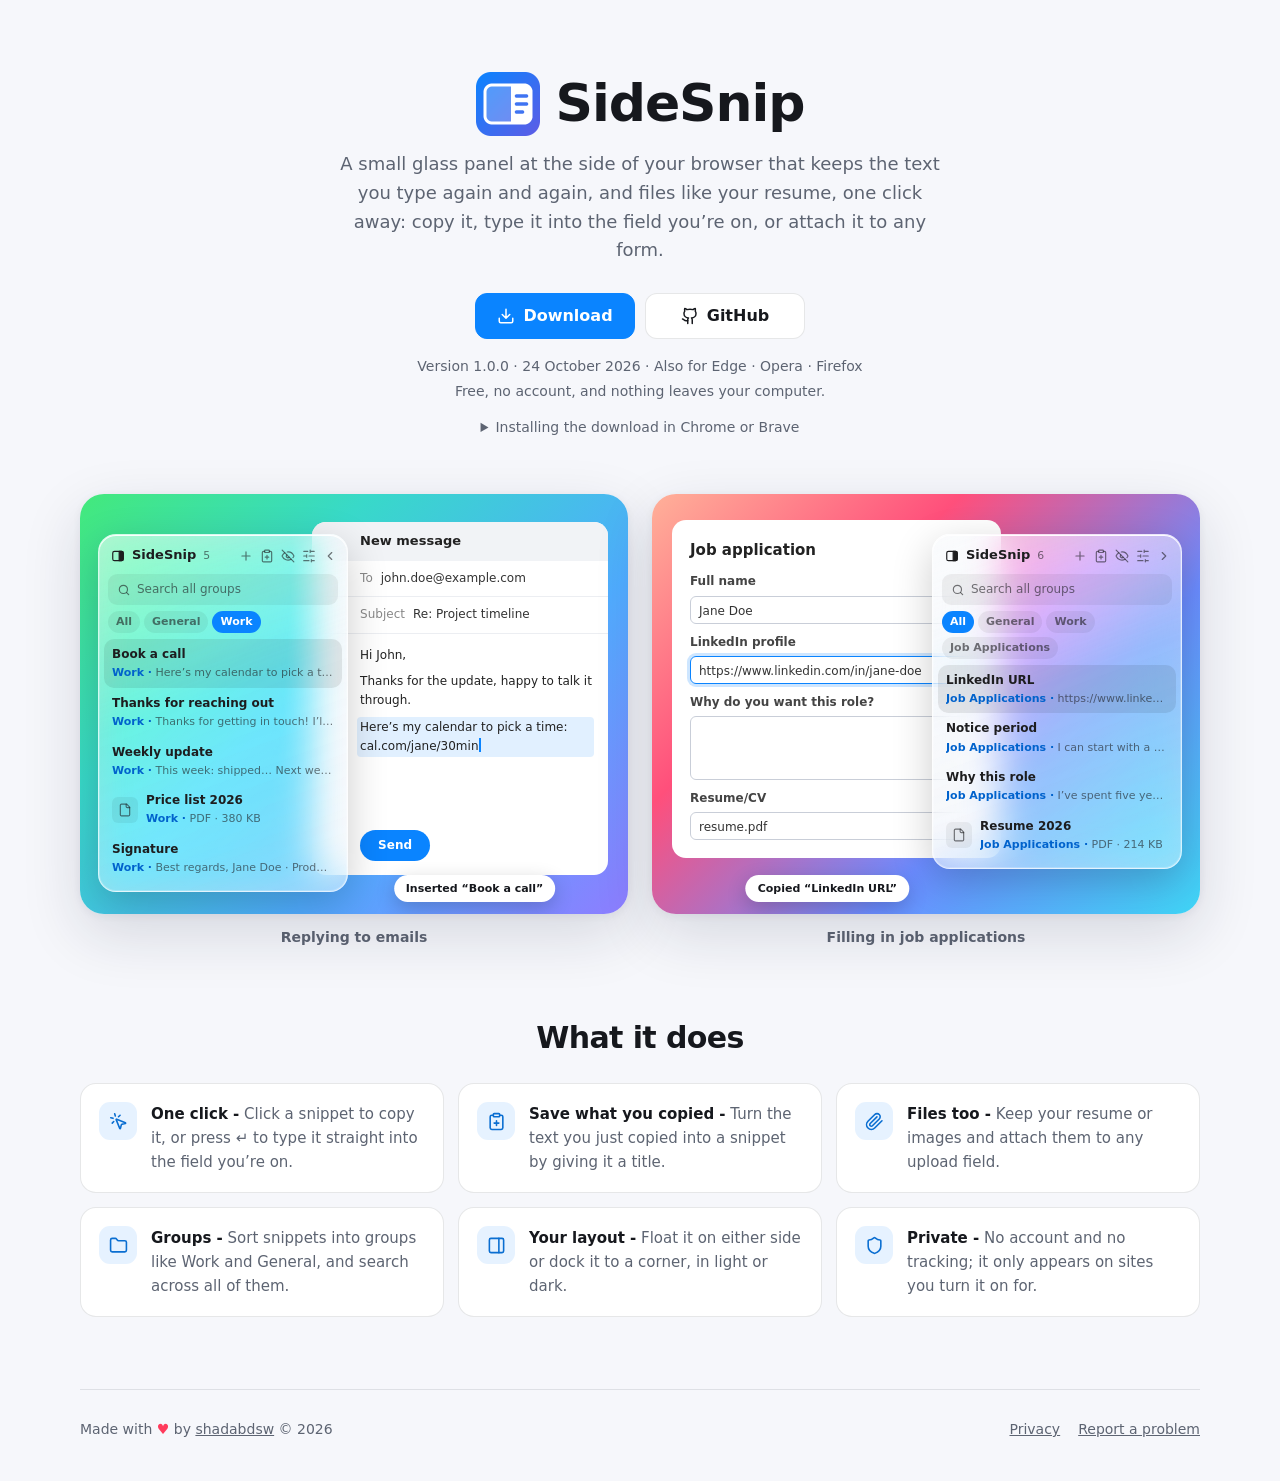
==== docs/index.html @ bd3bece6 "SideSnip 1.0.0" ====
<!doctype html>
<html lang="en">
<head>
<meta charset="utf-8">
<meta name="viewport" content="width=device-width, initial-scale=1">
<title>SideSnip</title>
<meta name="description" content="A free browser extension that keeps the text you type again and again, and files like your resume, in a small glass panel at the side of your browser. Click to copy, or put it straight into the form.">
<link rel="icon" href="assets/icon.svg" type="image/svg+xml">
<link rel="icon" href="assets/icon48.png" sizes="48x48">
<link rel="stylesheet" href="styles.css">
</head>
<body>
<svg width="0" height="0" style="position:absolute" aria-hidden="true">
  <symbol id="i-logo" viewBox="0 0 24 24"><rect x="3" y="4" width="18" height="16" rx="3"/><path d="M14 4h4a3 3 0 0 1 3 3v10a3 3 0 0 1-3 3h-4z" fill="currentColor"/></symbol>
  <symbol id="i-clip-plus" viewBox="0 0 24 24"><rect x="8" y="2" width="8" height="4" rx="1"/><path d="M16 4h2a2 2 0 0 1 2 2v14a2 2 0 0 1-2 2H6a2 2 0 0 1-2-2V6a2 2 0 0 1 2-2h2"/><path d="M9 14h6M12 11v6"/></symbol>
  <symbol id="i-plus" viewBox="0 0 24 24"><path d="M12 5v14M5 12h14"/></symbol>
  <symbol id="i-sliders" viewBox="0 0 24 24"><path d="M21 4h-7M10 4H3M21 12h-9M8 12H3M21 20h-5M12 20H3M14 2v4M8 10v4M16 18v4"/></symbol>
  <symbol id="i-eye-off" viewBox="0 0 24 24"><path d="M10.73 5.08A10.74 10.74 0 0 1 21.94 11.65a1 1 0 0 1 0 .7 10.75 10.75 0 0 1-1.44 2.49"/><path d="M14.08 14.16a3 3 0 0 1-4.24-4.24"/><path d="M17.48 17.5a10.75 10.75 0 0 1-15.42-5.15 1 1 0 0 1 0-.7 10.75 10.75 0 0 1 4.45-5.14"/><path d="m2 2 20 20"/></symbol>
  <symbol id="i-chevron" viewBox="0 0 24 24"><path d="m9 18 6-6-6-6"/></symbol>
  <symbol id="i-search" viewBox="0 0 24 24"><circle cx="11" cy="11" r="7"/><path d="m20 20-3.5-3.5"/></symbol>
  <symbol id="i-file" viewBox="0 0 24 24"><path d="M15 2H6a2 2 0 0 0-2 2v16a2 2 0 0 0 2 2h12a2 2 0 0 0 2-2V7Z"/><path d="M14 2v4a2 2 0 0 0 2 2h4"/></symbol>
  <symbol id="i-download" viewBox="0 0 24 24"><path d="M21 15v4a2 2 0 0 1-2 2H5a2 2 0 0 1-2-2v-4"/><path d="m7 10 5 5 5-5M12 15V3"/></symbol>
  <symbol id="i-github" viewBox="0 0 24 24"><path d="M15 22v-4a4.8 4.8 0 0 0-1-3.5c3 0 6-2 6-5.5.08-1.25-.27-2.48-1-3.5.28-1.15.28-2.35 0-3.5 0 0-1 0-3 1.5-2.64-.5-5.36-.5-8 0C6 2 5 2 5 2c-.3 1.15-.3 2.35 0 3.5A5.4 5.4 0 0 0 4 9c0 3.5 3 5.5 6 5.5-.39.49-.68 1.05-.85 1.65S8.93 17.38 9 18v4"/><path d="M9 18c-4.51 2-5-2-7-2"/></symbol>
  <symbol id="i-click" viewBox="0 0 24 24"><path d="M14 4.1 12 6M5.1 8l-2.9-.8M6 12l-1.9 2M7.2 2.2 8 5.1"/><path d="M9.04 9.69a.5.5 0 0 1 .65-.65l11 4.5a.5.5 0 0 1-.07.95l-4.35 1.04a1 1 0 0 0-.74.74l-1.04 4.35a.5.5 0 0 1-.95.07z"/></symbol>
  <symbol id="i-paperclip" viewBox="0 0 24 24"><path d="m21.44 11.05-9.19 9.19a6 6 0 0 1-8.49-8.49l8.57-8.57A4 4 0 1 1 18 8.84l-8.59 8.57a2 2 0 0 1-2.83-2.83l8.49-8.48"/></symbol>
  <symbol id="i-folder" viewBox="0 0 24 24"><path d="M20 20a2 2 0 0 0 2-2V8a2 2 0 0 0-2-2h-7.9a2 2 0 0 1-1.69-.9L9.6 3.9A2 2 0 0 0 7.93 3H4a2 2 0 0 0-2 2v13a2 2 0 0 0 2 2Z"/></symbol>
  <symbol id="i-layout" viewBox="0 0 24 24"><rect x="3" y="3" width="18" height="18" rx="2"/><path d="M15 3v18"/></symbol>
  <symbol id="i-shield" viewBox="0 0 24 24"><path d="M20 13c0 5-3.5 7.5-7.66 8.95a1 1 0 0 1-.67-.01C7.5 20.5 4 18 4 13V6a1 1 0 0 1 1-1c2 0 4.5-1.2 6.24-2.72a1.17 1.17 0 0 1 1.52 0C14.51 3.81 17 5 19 5a1 1 0 0 1 1 1z"/></symbol>
</svg>

<main>
  <section class="intro wrap narrow">
    <div class="brand-row">
      <img src="assets/icon128.png" alt="" width="64" height="64">
      <h1>SideSnip</h1>
    </div>
    <p class="lead">A small glass panel at the side of your browser that keeps the text you type again and again, and files like your resume, one click away: copy it, type it into the field you’re on, or attach it to any form.</p>
    <div class="actions">
      <a class="btn primary" data-link="releases"><svg><use href="#i-download"/></svg><span>Download</span></a>
      <a class="btn" data-link="github"><svg><use href="#i-github"/></svg><span>GitHub</span></a>
    </div>
    <!-- Update with every release, together with manifest.json "version". -->
    <p class="also"><span class="release">Version 1.0.0 · 24 October 2026</span><span class="sep"> · </span>Also for <a data-link="edge">Edge</a> · <a data-link="opera">Opera</a> · <a data-link="firefox">Firefox</a><span class="free">Free, no account, and nothing leaves your computer.</span></p>
    <details class="howto">
      <summary>Installing the download in Chrome or Brave</summary>
      <p>Unzip it to a folder you’ll keep, open <code>chrome://extensions</code>, turn on <strong>Developer mode</strong>, then click <strong>Load unpacked</strong> and choose the folder.</p>
    </details>
  </section>

  <section class="shots wrap" aria-label="SideSnip in use">
    <figure>
      <div class="demo scene-mail" aria-hidden="true">
        <div class="demo-panel">
          <div class="dp-head">
            <div class="dp-brand"><svg><use href="#i-logo"/></svg>SideSnip <small>5</small></div>
            <div class="dp-icons"><svg><use href="#i-plus"/></svg><svg><use href="#i-clip-plus"/></svg><svg><use href="#i-eye-off"/></svg><svg><use href="#i-sliders"/></svg><svg class="flip"><use href="#i-chevron"/></svg></div>
          </div>
          <div class="dp-search"><svg><use href="#i-search"/></svg>Search all groups</div>
          <div class="dp-chips"><span>All</span><span>General</span><span class="on">Work</span></div>
          <div class="dp-list">
            <div class="dp-row hover"><div><b>Book a call</b><em><i>Work ·</i> Here’s my calendar to pick a time: cal.com/jane/30min</em></div></div>
            <div class="dp-row"><div><b>Thanks for reaching out</b><em><i>Work ·</i> Thanks for getting in touch! I’ll get back to you…</em></div></div>
            <div class="dp-row"><div><b>Weekly update</b><em><i>Work ·</i> This week: shipped… Next week: …</em></div></div>
            <div class="dp-row"><span class="dp-thumb"><svg><use href="#i-file"/></svg></span><div><b>Price list 2026</b><em><i>Work ·</i> PDF · 380 KB</em></div></div>
            <div class="dp-row"><div><b>Signature</b><em><i>Work ·</i> Best regards, Jane Doe · Product Manager</em></div></div>
          </div>
        </div>
        <div class="demo-mail">
          <div class="mail-bar">New message</div>
          <div class="mail-line"><span>To</span>john.doe@example.com</div>
          <div class="mail-line"><span>Subject</span>Re: Project timeline</div>
          <div class="mail-body">
            <p>Hi John,</p>
            <p>Thanks for the update, happy to talk it through.</p>
            <p class="ins">Here’s my calendar to pick a time: cal.com/jane/30min<i></i></p>
          </div>
          <div class="mail-send">Send</div>
        </div>
        <div class="dp-toast">Inserted “Book a call”</div>
      </div>
      <figcaption>Replying to emails</figcaption>
    </figure>

    <figure>
      <div class="demo scene-job" aria-hidden="true">
        <div class="demo-form">
          <b>Job application</b>
          <label>Full name</label><div class="field">Jane Doe</div>
          <label>LinkedIn profile</label><div class="field focus">https://www.linkedin.com/in/jane-doe</div>
          <label>Why do you want this role?</label><div class="field tall"></div>
          <label>Resume/CV</label><div class="field">resume.pdf</div>
        </div>
        <div class="demo-panel">
          <div class="dp-head">
            <div class="dp-brand"><svg><use href="#i-logo"/></svg>SideSnip <small>6</small></div>
            <div class="dp-icons"><svg><use href="#i-plus"/></svg><svg><use href="#i-clip-plus"/></svg><svg><use href="#i-eye-off"/></svg><svg><use href="#i-sliders"/></svg><svg><use href="#i-chevron"/></svg></div>
          </div>
          <div class="dp-search"><svg><use href="#i-search"/></svg>Search all groups</div>
          <div class="dp-chips"><span class="on">All</span><span>General</span><span>Work</span><span>Job Applications</span></div>
          <div class="dp-list">
            <div class="dp-row hover"><div><b>LinkedIn URL</b><em><i>Job Applications ·</i> https://www.linkedin.com/in/jane-doe</em></div></div>
            <div class="dp-row"><div><b>Notice period</b><em><i>Job Applications ·</i> I can start with a 30-day notice period.</em></div></div>
            <div class="dp-row"><div><b>Why this role</b><em><i>Job Applications ·</i> I’ve spent five years building…</em></div></div>
            <div class="dp-row"><span class="dp-thumb"><svg><use href="#i-file"/></svg></span><div><b>Resume 2026</b><em><i>Job Applications ·</i> PDF · 214 KB</em></div></div>
          </div>
        </div>
        <div class="dp-toast">Copied “LinkedIn URL”</div>
      </div>
      <figcaption>Filling in job applications</figcaption>
    </figure>
  </section>

  <section class="features wrap" aria-labelledby="features-title">
    <h2 id="features-title">What it does</h2>
    <ul>
      <li><span class="f-icon"><svg><use href="#i-click"/></svg></span><p><b>One click -</b> Click a snippet to copy it, or press ↵ to type it straight into the field you’re on.</p></li>
      <li><span class="f-icon"><svg><use href="#i-clip-plus"/></svg></span><p><b>Save what you copied -</b> Turn the text you just copied into a snippet by giving it a title.</p></li>
      <li><span class="f-icon"><svg><use href="#i-paperclip"/></svg></span><p><b>Files too -</b> Keep your resume or images and attach them to any upload field.</p></li>
      <li><span class="f-icon"><svg><use href="#i-folder"/></svg></span><p><b>Groups -</b> Sort snippets into groups like Work and General, and search across all of them.</p></li>
      <li><span class="f-icon"><svg><use href="#i-layout"/></svg></span><p><b>Your layout -</b> Float it on either side or dock it to a corner, in light or dark.</p></li>
      <li><span class="f-icon"><svg><use href="#i-shield"/></svg></span><p><b>Private -</b> No account and no tracking; it only appears on sites you turn it on for.</p></li>
    </ul>
  </section>
</main>

<footer class="wrap">
  <div class="credits">
    <span>Made with <span class="heart" role="img" aria-label="love">♥</span> by <a data-link="author">shadabdsw</a> © 2026</span>
  </div>
  <nav><a href="privacy.html">Privacy</a><a data-link="issues">Report a problem</a></nav>
</footer>
<script src="site.js"></script>
</body>
</html>
---- docs/styles.css ----
:root {
  --bg: #f6f7fb;
  --surface: #ffffff;
  --surface-2: #eef1f7;
  --fg: #16181d;
  --muted: #5d6472;
  --edge: rgba(15, 20, 30, 0.1);
  --accent: #0a6ed1;
  --accent-strong: #0a84ff;
  --accent-soft: rgba(10, 132, 255, 0.1);
  --tag: #0062cc;
  --shadow: 0 20px 60px rgba(20, 30, 60, 0.14), 0 2px 8px rgba(20, 30, 60, 0.06);
  /* Same frosted recipe as the extension's panel (styles.js). */
  --glass-bg: rgba(236, 240, 247, 0.42);
  --glass-sheen: linear-gradient(160deg, rgba(255, 255, 255, 0.38), rgba(255, 255, 255, 0.04) 45%, rgba(255, 255, 255, 0.16));
  --glass-border: rgba(255, 255, 255, 0.65);
  --glass-highlight: inset 0 1px 0 rgba(255, 255, 255, 0.95), inset 0 0 0 1px rgba(255, 255, 255, 0.2);
  --glass-fg: #1d1d1f;
  --glass-muted: rgba(29, 29, 31, 0.6);
  --glass-edge: rgba(0, 0, 0, 0.06);
  color-scheme: light;
}
@media (prefers-color-scheme: dark) {
  :root {
    --bg: #0f1115;
    --surface: #171a21;
    --surface-2: #1e222b;
    --fg: #eef0f4;
    --muted: #a3aab8;
    --edge: rgba(255, 255, 255, 0.1);
    --accent: #5aa9ff;
    --accent-strong: #0a84ff;
    --accent-soft: rgba(10, 132, 255, 0.16);
    --tag: #8cc8ff;
    --shadow: 0 20px 60px rgba(0, 0, 0, 0.5);
    --glass-bg: rgba(44, 46, 54, 0.46);
    --glass-sheen: linear-gradient(160deg, rgba(255, 255, 255, 0.12), rgba(255, 255, 255, 0) 45%, rgba(255, 255, 255, 0.05));
    --glass-border: rgba(255, 255, 255, 0.17);
    --glass-highlight: inset 0 1px 0 rgba(255, 255, 255, 0.18), inset 0 0 0 1px rgba(255, 255, 255, 0.06);
    --glass-fg: #f5f5f7;
    --glass-muted: rgba(245, 245, 247, 0.64);
    --glass-edge: rgba(255, 255, 255, 0.08);
    color-scheme: dark;
  }
}

* { box-sizing: border-box; }
body {
  margin: 0;
  background: var(--bg);
  color: var(--fg);
  font: 16px/1.6 -apple-system, BlinkMacSystemFont, "Segoe UI Variable Text", "Segoe UI", system-ui, sans-serif;
  -webkit-font-smoothing: antialiased;
}
a { color: var(--accent); }
img { display: block; }
/* All icons are outline icons from the sprite at the top of the page. */
svg { fill: none; stroke: currentColor; stroke-width: 2; stroke-linecap: round; stroke-linejoin: round; }
.wrap { width: min(1120px, 100% - 32px); margin-inline: auto; }
h1, h2 { line-height: 1.15; letter-spacing: -0.02em; margin: 0; }
code { font: 13px/1.4 ui-monospace, "Cascadia Code", Consolas, monospace; padding: 2px 6px; border-radius: 6px; background: var(--surface-2); color: var(--fg); }

/* ---------- Nav (privacy page) ---------- */
.nav { display: flex; align-items: center; justify-content: space-between; gap: 16px; padding: 18px 0; }
.logo { display: flex; align-items: center; gap: 10px; color: var(--fg); text-decoration: none; font-weight: 700; font-size: 18px; letter-spacing: -0.01em; }
.logo img { width: 30px; height: 30px; }
.nav nav { display: flex; gap: 22px; flex-wrap: wrap; }
.nav nav a { color: var(--muted); text-decoration: none; font-size: 15px; font-weight: 500; }
.nav nav a:hover { color: var(--fg); }

/* ---------- Home: intro ---------- */
.narrow { max-width: 720px; }
.intro { display: flex; flex-direction: column; align-items: center; padding: 72px 0 0; text-align: center; }
/* Icon and name side by side. */
.brand-row { display: flex; align-items: center; justify-content: center; gap: 16px; }
.brand-row img { width: 64px; height: 64px; }
.intro h1 { font-size: clamp(36px, 6vw, 52px); }
.lead { font-size: 18px; color: var(--muted); margin: 14px 0 28px; max-width: 620px; }

.actions { display: flex; flex-wrap: wrap; justify-content: center; gap: 10px; }
.btn {
  display: inline-flex;
  align-items: center;
  justify-content: center;
  gap: 8px;
  min-width: 160px;
  height: 46px;
  padding: 0 20px;
  border-radius: 12px;
  background: var(--surface);
  border: 1px solid var(--edge);
  color: var(--fg);
  font-weight: 600;
  text-decoration: none;
  transition: transform 0.15s ease, border-color 0.15s ease, filter 0.15s ease;
}
.btn svg { width: 18px; height: 18px; flex: none; }
.btn:hover { transform: translateY(-1px); border-color: var(--accent); }
.btn.primary { background: var(--accent-strong); border-color: var(--accent-strong); color: #fff; }
.btn.primary:hover { filter: brightness(1.08); }
.btn.soon { opacity: 0.55; }
.btn.soon:hover { transform: none; border-color: var(--edge); filter: none; }
.btn.primary.soon:hover { border-color: var(--accent-strong); }

.also { margin: 16px 0 0; color: var(--muted); font-size: 14px; }
.also a { font-weight: 600; text-decoration: none; }
.also a:hover { text-decoration: underline; }
.also a.soon { color: var(--muted); font-weight: 500; }
.also a.soon:hover { text-decoration: none; }
.also .free { display: block; margin-top: 2px; }

.howto { margin-top: 14px; max-width: 520px; color: var(--muted); font-size: 14px; }
.howto summary { cursor: pointer; color: var(--muted); }
.howto summary:hover { color: var(--fg); }
.howto p { margin: 8px 0 0; }
.howto strong { color: var(--fg); }

/* ---------- Home: pictures of the panel in use ---------- */
.shots { display: grid; grid-template-columns: 1fr 1fr; gap: 24px; padding: 56px 0 0; }
.shots figure { margin: 0; }
.shots figcaption { margin-top: 12px; text-align: center; color: var(--muted); font-size: 14px; font-weight: 600; }
.demo {
  position: relative;
  height: 420px;
  border-radius: 24px;
  overflow: hidden;
  box-shadow: var(--shadow);
  font-size: 12px;
}
.scene-mail { background: linear-gradient(135deg, #43e97b 0%, #38d9c9 30%, #4facfe 65%, #8e7dff 100%); }
.scene-job { background: linear-gradient(135deg, #ffb199 0%, #ff4f7b 32%, #6b8cff 66%, #3fd5f5 100%); }

/* Email compose window (scene 1); the panel floats on the left here. */
.demo-mail {
  position: absolute;
  right: 20px;
  top: 28px;
  width: 54%;
  border-radius: 14px;
  overflow: hidden;
  background: #fff;
  color: #222;
}
.mail-bar { padding: 9px 14px 9px 48px; background: #f1f3f6; font-weight: 600; font-size: 13px; }
.mail-line { display: flex; gap: 8px; padding: 8px 14px 8px 48px; border-bottom: 1px solid #eceef2; color: #333; white-space: nowrap; overflow: hidden; }
.mail-line span { color: #888; }
.mail-body { padding: 12px 14px 4px 48px; min-height: 190px; line-height: 1.55; }
.mail-body p { margin: 0 0 8px; }
.mail-body .ins { background: rgba(10, 132, 255, 0.12); border-radius: 4px; padding: 1px 3px; margin-left: -3px; }
.mail-body .ins i { display: inline-block; width: 1.5px; height: 14px; margin-left: 1px; vertical-align: -2px; background: #0a84ff; }
.mail-send { display: inline-block; margin: 6px 14px 14px 48px; padding: 6px 18px; border-radius: 999px; background: #0a84ff; color: #fff; font-weight: 600; }

/* Job application form (scene 2); the panel floats on the right. */
.demo-form {
  position: absolute;
  left: 20px;
  top: 26px;
  width: 60%;
  padding: 18px;
  border-radius: 14px;
  background: #fff;
  color: #222;
}
.demo-form b { display: block; font-size: 15px; margin-bottom: 10px; }
.demo-form label { display: block; margin: 9px 0 4px; font-weight: 600; color: #444; }
.demo-form .field { height: 28px; border: 1px solid #c9ced8; border-radius: 6px; padding: 5px 8px; color: #333; white-space: nowrap; overflow: hidden; }
.demo-form .field.focus { border-color: #0a84ff; box-shadow: 0 0 0 3px rgba(10, 132, 255, 0.2); }
.demo-form .field.tall { height: 64px; }

.demo-panel {
  position: absolute;
  z-index: 1;
  top: 40px;
  right: 18px;
  width: 250px;
  border-radius: 18px;
  background: var(--glass-sheen), var(--glass-bg);
  -webkit-backdrop-filter: blur(18px) saturate(170%);
  backdrop-filter: blur(18px) saturate(170%);
  border: 1px solid var(--glass-border);
  box-shadow: 0 12px 40px rgba(0, 0, 0, 0.2), var(--glass-highlight);
  color: var(--glass-fg);
}
.scene-mail .demo-panel { right: auto; left: 18px; }
.scene-mail .dp-toast { left: 72%; }
.scene-job .dp-toast { left: 32%; }
.dp-head { display: flex; align-items: center; gap: 6px; padding: 10px 10px 8px 12px; }
.dp-brand { flex: 1; display: flex; align-items: center; gap: 7px; font-weight: 700; font-size: 13px; }
.dp-brand small { font-weight: 500; color: var(--glass-muted); }
.dp-icons { display: flex; gap: 7px; color: var(--glass-muted); }
.demo-panel svg { width: 14px; height: 14px; }
.demo-panel svg.flip { transform: rotate(180deg); }
.dp-search { margin: 0 9px 6px; padding: 6px 9px; border-radius: 9px; background: var(--glass-edge); color: var(--glass-muted); display: flex; gap: 6px; align-items: center; }
.dp-chips { display: flex; gap: 4px; flex-wrap: wrap; padding: 0 9px 6px; }
.dp-chips span { padding: 2px 8px; border-radius: 999px; background: var(--glass-edge); color: var(--glass-muted); font-weight: 600; font-size: 11px; }
.dp-chips span.on { background: #0a84ff; color: #fff; }
.dp-list { padding: 0 5px 8px; }
.dp-row { display: flex; align-items: center; gap: 8px; padding: 6px 8px; border-radius: 10px; }
.dp-row.hover { background: rgba(0, 0, 0, 0.085); }
@media (prefers-color-scheme: dark) { .dp-row.hover { background: rgba(255, 255, 255, 0.1); } }
.dp-row div { min-width: 0; display: flex; flex-direction: column; }
.dp-row b { font-weight: 600; }
.dp-row em { font-style: normal; color: var(--glass-muted); font-size: 11px; white-space: nowrap; overflow: hidden; text-overflow: ellipsis; }
.dp-row em i { font-style: normal; color: var(--tag); font-weight: 600; }
.dp-thumb { width: 26px; height: 26px; border-radius: 6px; background: var(--glass-edge); display: grid; place-items: center; color: var(--glass-muted); flex: none; }
.dp-toast { position: absolute; z-index: 2; left: 50%; bottom: 12px; transform: translateX(-50%); padding: 5px 12px; border-radius: 999px; background: var(--surface); color: var(--fg); font-weight: 600; font-size: 11px; box-shadow: 0 6px 20px rgba(0, 0, 0, 0.2); white-space: nowrap; }

/* ---------- Home: features ---------- */
.features { padding: 72px 0 0; }
.features h2 { font-size: clamp(24px, 3vw, 30px); text-align: center; }
.features ul { list-style: none; margin: 28px 0 0; padding: 0; display: grid; grid-template-columns: repeat(3, 1fr); gap: 14px; }
.features li { display: flex; gap: 14px; align-items: flex-start; padding: 18px; border-radius: 16px; background: var(--surface); border: 1px solid var(--edge); }
.features p { margin: 0; color: var(--muted); font-size: 15px; }
.features p b { color: var(--fg); font-weight: 600; }
.f-icon { width: 38px; height: 38px; flex: none; border-radius: 11px; display: grid; place-items: center; background: var(--accent-soft); color: var(--accent); }
.f-icon svg { width: 19px; height: 19px; }

/* ---------- Footer ---------- */
footer { margin-top: 72px; padding: 28px 0 40px; border-top: 1px solid var(--edge); display: flex; flex-wrap: wrap; gap: 16px; justify-content: space-between; align-items: flex-start; color: var(--muted); font-size: 14px; }
footer nav { display: flex; gap: 18px; }
footer a { color: var(--muted); }
.credits { display: flex; flex-direction: column; gap: 2px; }
.heart { color: #ff3b5c; }

/* ---------- Privacy page ---------- */
.doc { max-width: 760px; padding: 24px 0 0; }
.doc h1 { font-size: clamp(32px, 4vw, 44px); }
.doc .updated { color: var(--muted); margin: 8px 0 24px; }
.doc h2 { font-size: 22px; margin-top: 36px; }
.doc p, .doc li { color: var(--muted); }
.doc strong { color: var(--fg); }
.doc table { width: 100%; border-collapse: collapse; margin-top: 12px; font-size: 15px; }
.doc th, .doc td { text-align: left; padding: 10px 12px; border-bottom: 1px solid var(--edge); vertical-align: top; }
.doc th { color: var(--fg); }
.summary { padding: 16px 18px; border-radius: 14px; background: var(--accent-soft); color: var(--fg) !important; }

a[data-link]:not([href]) { cursor: default; }


@media (max-width: 1000px) {
  .shots { grid-template-columns: 1fr; max-width: 640px; }
  .features ul { grid-template-columns: 1fr 1fr; }
}
@media (max-width: 600px) {
  .intro { padding-top: 48px; }
  .lead { font-size: 17px; }
  .btn { flex: 1 1 100%; }
  .shots { padding-top: 40px; }
  /* Phones: the pictures flow (window, then the panel overlapping its lower edge) so nothing is clipped. */
  .demo { height: auto; display: flex; flex-direction: column; padding: 16px 12px 56px; }
  .demo-form, .demo-mail, .demo-panel { position: relative; top: auto; left: auto; right: auto; }
  .demo-form, .demo-mail { width: 88%; }
  .demo-mail { order: -1; margin-left: auto; }
  .mail-bar, .mail-line, .mail-body { padding-left: 14px; }
  .mail-body { min-height: 0; }
  .mail-send { margin-left: 14px; }
  .demo-panel { width: 240px; margin-top: -44px; }
  .scene-mail .demo-panel { left: auto; }
  .scene-job .demo-panel { margin-left: auto; }
  .scene-mail .dp-toast, .scene-job .dp-toast { left: 50%; }
  .also .release { display: block; }
  .also .sep { display: none; }
  .brand-row img { width: 52px; height: 52px; }
  .features { padding-top: 56px; }
  .features ul { grid-template-columns: 1fr; }
}
@media (prefers-reduced-motion: reduce) {
  * { transition: none !important; }
}
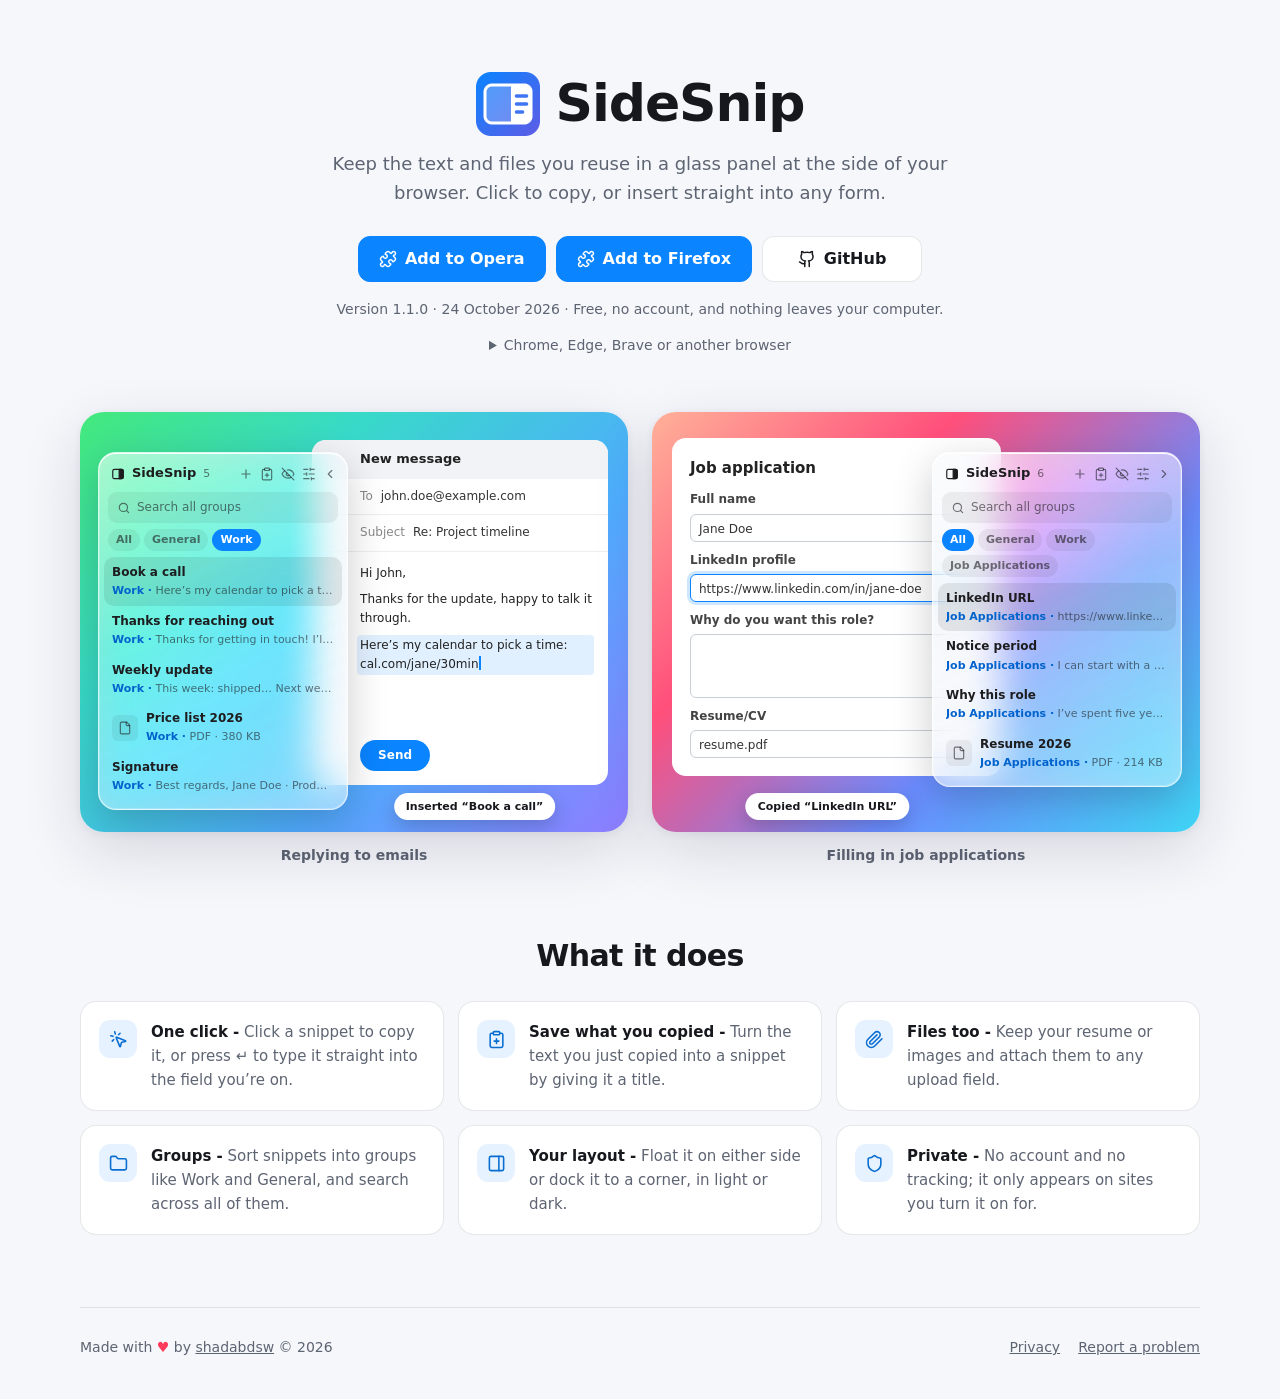
==== commit d7b0ffc0: "SideSnip 1.1.0" ====
--- a/docs/index.html
+++ b/docs/index.html
@@ -4,7 +4,7 @@
 <meta charset="utf-8">
 <meta name="viewport" content="width=device-width, initial-scale=1">
 <title>SideSnip</title>
-<meta name="description" content="A free browser extension that keeps the text you type again and again, and files like your resume, in a small glass panel at the side of your browser. Click to copy, or put it straight into the form.">
+<meta name="description" content="Keep the text and files you reuse in a glass panel at the side of your browser. Click to copy, or insert straight into any form.">
 <link rel="icon" href="assets/icon.svg" type="image/svg+xml">
 <link rel="icon" href="assets/icon48.png" sizes="48x48">
 <link rel="stylesheet" href="styles.css">
@@ -20,6 +20,7 @@
   <symbol id="i-search" viewBox="0 0 24 24"><circle cx="11" cy="11" r="7"/><path d="m20 20-3.5-3.5"/></symbol>
   <symbol id="i-file" viewBox="0 0 24 24"><path d="M15 2H6a2 2 0 0 0-2 2v16a2 2 0 0 0 2 2h12a2 2 0 0 0 2-2V7Z"/><path d="M14 2v4a2 2 0 0 0 2 2h4"/></symbol>
   <symbol id="i-download" viewBox="0 0 24 24"><path d="M21 15v4a2 2 0 0 1-2 2H5a2 2 0 0 1-2-2v-4"/><path d="m7 10 5 5 5-5M12 15V3"/></symbol>
+  <symbol id="i-puzzle" viewBox="0 0 24 24"><path d="M15.39 4.39a1 1 0 0 0 1.68-.474 2.5 2.5 0 1 1 3.014 3.015 1 1 0 0 0-.474 1.68l1.683 1.682a2.414 2.414 0 0 1 0 3.414L19.61 15.39a1 1 0 0 1-1.68-.474 2.5 2.5 0 1 0-3.014 3.015 1 1 0 0 1 .474 1.68l-1.683 1.682a2.414 2.414 0 0 1-3.414 0L8.61 19.61a1 1 0 0 0-1.68.474 2.5 2.5 0 1 1-3.014-3.015 1 1 0 0 0 .474-1.68l-1.683-1.682a2.414 2.414 0 0 1 0-3.414L4.39 8.61a1 1 0 0 1 1.68.474 2.5 2.5 0 1 0 3.014-3.015 1 1 0 0 1-.474-1.68l1.683-1.682a2.414 2.414 0 0 1 3.414 0z"/></symbol>
   <symbol id="i-github" viewBox="0 0 24 24"><path d="M15 22v-4a4.8 4.8 0 0 0-1-3.5c3 0 6-2 6-5.5.08-1.25-.27-2.48-1-3.5.28-1.15.28-2.35 0-3.5 0 0-1 0-3 1.5-2.64-.5-5.36-.5-8 0C6 2 5 2 5 2c-.3 1.15-.3 2.35 0 3.5A5.4 5.4 0 0 0 4 9c0 3.5 3 5.5 6 5.5-.39.49-.68 1.05-.85 1.65S8.93 17.38 9 18v4"/><path d="M9 18c-4.51 2-5-2-7-2"/></symbol>
   <symbol id="i-click" viewBox="0 0 24 24"><path d="M14 4.1 12 6M5.1 8l-2.9-.8M6 12l-1.9 2M7.2 2.2 8 5.1"/><path d="M9.04 9.69a.5.5 0 0 1 .65-.65l11 4.5a.5.5 0 0 1-.07.95l-4.35 1.04a1 1 0 0 0-.74.74l-1.04 4.35a.5.5 0 0 1-.95.07z"/></symbol>
   <symbol id="i-paperclip" viewBox="0 0 24 24"><path d="m21.44 11.05-9.19 9.19a6 6 0 0 1-8.49-8.49l8.57-8.57A4 4 0 1 1 18 8.84l-8.59 8.57a2 2 0 0 1-2.83-2.83l8.49-8.48"/></symbol>
@@ -34,16 +35,26 @@
       <img src="assets/icon128.png" alt="" width="64" height="64">
       <h1>SideSnip</h1>
     </div>
-    <p class="lead">A small glass panel at the side of your browser that keeps the text you type again and again, and files like your resume, one click away: copy it, type it into the field you’re on, or attach it to any form.</p>
+    <!-- The short description: keep it the same as manifest.json "description", the README's first line and the store summaries. -->
+    <p class="lead">Keep the text and files you reuse in a glass panel at the side of your browser. Click to copy, or insert straight into any form.</p>
+    <!-- Store buttons say "Coming soon" until their link is set in site.js; data-optional ones stay hidden until then. -->
     <div class="actions">
-      <a class="btn primary" data-link="releases"><svg><use href="#i-download"/></svg><span>Download</span></a>
+      <a class="btn primary" data-link="opera"><svg><use href="#i-puzzle"/></svg><span>Add to Opera</span><small></small></a>
+      <a class="btn primary" data-link="firefox"><svg><use href="#i-puzzle"/></svg><span>Add to Firefox</span><small></small></a>
+      <a class="btn primary" data-link="edge" data-optional><svg><use href="#i-puzzle"/></svg><span>Add to Edge</span></a>
+      <a class="btn primary" data-link="chrome" data-optional><svg><use href="#i-puzzle"/></svg><span>Add to Chrome</span></a>
       <a class="btn" data-link="github"><svg><use href="#i-github"/></svg><span>GitHub</span></a>
     </div>
     <!-- Update with every release, together with manifest.json "version". -->
-    <p class="also"><span class="release">Version 1.0.0 · 24 October 2026</span><span class="sep"> · </span>Also for <a data-link="edge">Edge</a> · <a data-link="opera">Opera</a> · <a data-link="firefox">Firefox</a><span class="free">Free, no account, and nothing leaves your computer.</span></p>
+    <p class="also"><span class="release">Version 1.1.0 · 24 October 2026</span><span class="sep"> · </span>Free, no account, and nothing leaves your computer.</p>
     <details class="howto">
-      <summary>Installing the download in Chrome or Brave</summary>
-      <p>Unzip it to a folder you’ll keep, open <code>chrome://extensions</code>, turn on <strong>Developer mode</strong>, then click <strong>Load unpacked</strong> and choose the folder.</p>
+      <summary>Chrome, Edge, Brave or another browser</summary>
+      <ol>
+        <li><a data-link="releases">Download SideSnip</a> and unzip it to a folder you’ll keep.</li>
+        <li>Open your browser’s <strong>Extensions</strong> page, for example <code>chrome://extensions</code>.</li>
+        <li>Turn on <strong>Developer mode</strong>.</li>
+        <li>Click <strong>Load unpacked</strong> and choose the folder with <code>manifest.json</code> in it.</li>
+      </ol>
     </details>
   </section>
 
--- a/docs/styles.css
+++ b/docs/styles.css
@@ -101,18 +101,19 @@
 .btn.soon { opacity: 0.55; }
 .btn.soon:hover { transform: none; border-color: var(--edge); filter: none; }
 .btn.primary.soon:hover { border-color: var(--accent-strong); }
+.btn[hidden] { display: none; }
+.btn small { font-size: 12px; font-weight: 500; opacity: 0.85; }
+.btn small:empty { display: none; }
 
 .also { margin: 16px 0 0; color: var(--muted); font-size: 14px; }
-.also a { font-weight: 600; text-decoration: none; }
-.also a:hover { text-decoration: underline; }
-.also a.soon { color: var(--muted); font-weight: 500; }
-.also a.soon:hover { text-decoration: none; }
-.also .free { display: block; margin-top: 2px; }
 
 .howto { margin-top: 14px; max-width: 520px; color: var(--muted); font-size: 14px; }
 .howto summary { cursor: pointer; color: var(--muted); }
 .howto summary:hover { color: var(--fg); }
-.howto p { margin: 8px 0 0; }
+.howto ol { margin: 10px 0 0; padding-left: 22px; text-align: left; }
+.howto li + li { margin-top: 4px; }
+.howto a { font-weight: 600; }
+.howto a.soon { color: var(--muted); font-weight: 500; }
 .howto strong { color: var(--fg); }
 
 /* ---------- Home: pictures of the panel in use ---------- */
@@ -144,7 +145,7 @@
 .mail-bar { padding: 9px 14px 9px 48px; background: #f1f3f6; font-weight: 600; font-size: 13px; }
 .mail-line { display: flex; gap: 8px; padding: 8px 14px 8px 48px; border-bottom: 1px solid #eceef2; color: #333; white-space: nowrap; overflow: hidden; }
 .mail-line span { color: #888; }
-.mail-body { padding: 12px 14px 4px 48px; min-height: 190px; line-height: 1.55; }
+.mail-body { padding: 12px 14px 4px 48px; min-height: 182px; line-height: 1.55; }
 .mail-body p { margin: 0 0 8px; }
 .mail-body .ins { background: rgba(10, 132, 255, 0.12); border-radius: 4px; padding: 1px 3px; margin-left: -3px; }
 .mail-body .ins i { display: inline-block; width: 1.5px; height: 14px; margin-left: 1px; vertical-align: -2px; background: #0a84ff; }
@@ -263,6 +264,9 @@
   .brand-row img { width: 52px; height: 52px; }
   .features { padding-top: 56px; }
   .features ul { grid-template-columns: 1fr; }
+  footer { flex-direction: column; align-items: center; text-align: center; }
+  .credits { align-items: center; }
+  footer nav { justify-content: center; }
 }
 @media (prefers-reduced-motion: reduce) {
   * { transition: none !important; }
